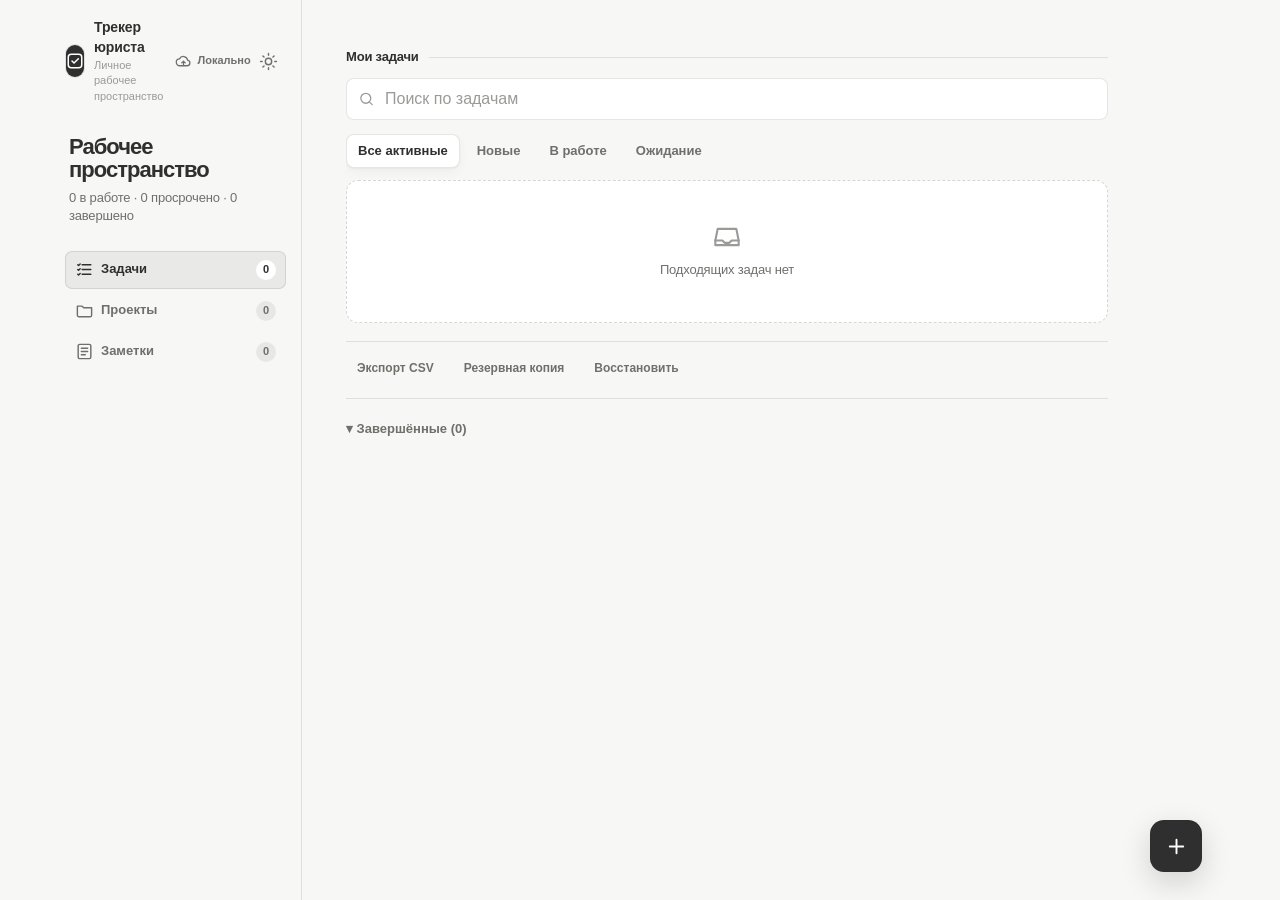
==== reset-cache.html @ 8253e37f "Redesign tracker logo for legal work" ====
<!doctype html>
<html lang="ru">
<head>
  <meta charset="utf-8">
  <meta name="viewport" content="width=device-width, initial-scale=1">
  <meta name="theme-color" content="#f7f7f5">
  <title>Обновление приложения</title>
  <style>
    :root{color-scheme:light dark;--bg:#f7f7f5;--text:#2f2f2f;--muted:#6f6f6b;--card:#fff;--line:rgba(55,53,47,.14)}
    @media(prefers-color-scheme:dark){:root{--bg:#191919;--text:#e6e6e5;--muted:#a9a9a5;--card:#202020;--line:rgba(255,255,255,.12)}}
    html,body{height:100%;margin:0;background:var(--bg);color:var(--text);font-family:Inter,-apple-system,BlinkMacSystemFont,"Segoe UI",Roboto,Arial,sans-serif}
    body{display:grid;place-items:center;padding:24px;text-align:center}
    .box{max-width:360px;padding:28px;border:1px solid var(--line);border-radius:14px;background:var(--card);box-shadow:0 12px 32px rgba(15,15,15,.08)}
    img{width:54px;height:54px;border-radius:13px;margin-bottom:18px}
    h1{margin:0 0 10px;font-size:24px;line-height:1.1}
    p{margin:0;color:var(--muted);font-size:15px;line-height:1.45}
    a{color:var(--text);font-weight:700}
  </style>
</head>
<body>
  <div class="box">
    <img src="app-icon.svg?v=20260820-legal-tech-logo" alt="">
    <h1>Обновляю приложение</h1>
    <p>Сейчас сброшу старый кэш и открою актуальную версию трекера.</p>
    <p style="margin-top:16px"><a id="manual" href="./?v=20260820-spatial-drag-security">Открыть вручную</a></p>
  </div>
  <script>
    (async()=>{
      try{
        if('serviceWorker' in navigator){
          const regs=await navigator.serviceWorker.getRegistrations();
          await Promise.all(regs.map(r=>r.unregister()));
        }
        if('caches' in window){
          const keys=await caches.keys();
          await Promise.all(keys.map(k=>caches.delete(k)));
        }
      }catch(e){}
      location.replace('./?v=20260820-spatial-drag-security-'+Date.now());
    })();
  </script>
</body>
</html>
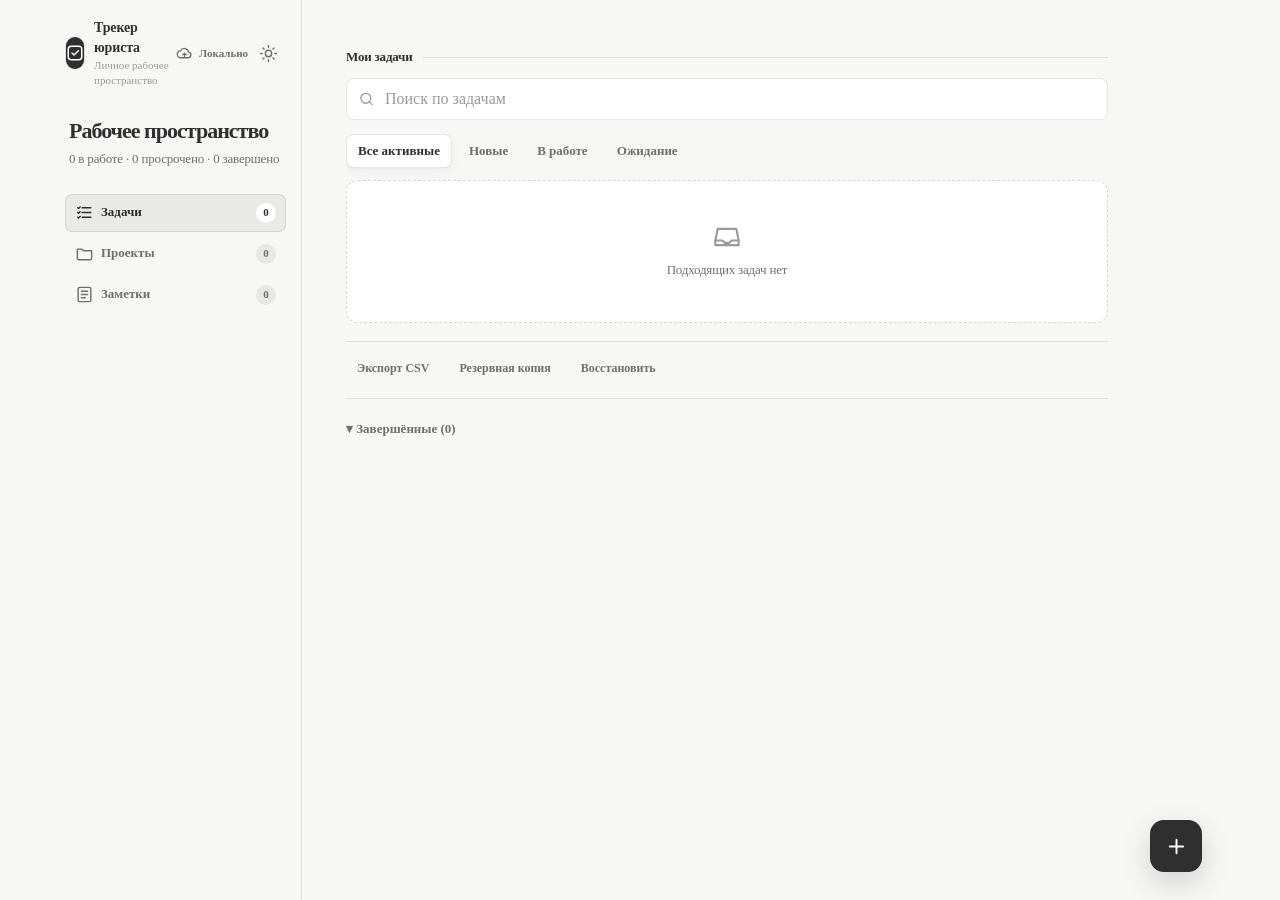
==== commit 3983e2ce: "Use Iowan throughout the tracker" ====
--- a/reset-cache.html
+++ b/reset-cache.html
@@ -8,7 +8,7 @@
   <style>
     :root{color-scheme:light dark;--bg:#f7f7f5;--text:#2f2f2f;--muted:#6f6f6b;--card:#fff;--line:rgba(55,53,47,.14)}
     @media(prefers-color-scheme:dark){:root{--bg:#191919;--text:#e6e6e5;--muted:#a9a9a5;--card:#202020;--line:rgba(255,255,255,.12)}}
-    html,body{height:100%;margin:0;background:var(--bg);color:var(--text);font-family:Inter,-apple-system,BlinkMacSystemFont,"Segoe UI",Roboto,Arial,sans-serif}
+    html,body{height:100%;margin:0;background:var(--bg);color:var(--text);font-family:"Iowan Old Style",Iowan,"Palatino Linotype",Palatino,serif}
     body{display:grid;place-items:center;padding:24px;text-align:center}
     .box{max-width:360px;padding:28px;border:1px solid var(--line);border-radius:14px;background:var(--card);box-shadow:0 12px 32px rgba(15,15,15,.08)}
     img{width:54px;height:54px;border-radius:13px;margin-bottom:18px}
@@ -19,10 +19,10 @@
 </head>
 <body>
   <div class="box">
-    <img src="app-icon.svg?v=20260820-legal-tech-logo" alt="">
+    <img src="tracker-logo-180.png" alt="">
     <h1>Обновляю приложение</h1>
     <p>Сейчас сброшу старый кэш и открою актуальную версию трекера.</p>
-    <p style="margin-top:16px"><a id="manual" href="./?v=20260820-spatial-drag-security">Открыть вручную</a></p>
+    <p style="margin-top:16px"><a id="manual" href="./?v=20260827-iowan">Открыть вручную</a></p>
   </div>
   <script>
     (async()=>{
@@ -36,7 +36,7 @@
           await Promise.all(keys.map(k=>caches.delete(k)));
         }
       }catch(e){}
-      location.replace('./?v=20260820-spatial-drag-security-'+Date.now());
+      location.replace('./?v=20260827-iowan-'+Date.now());
     })();
   </script>
 </body>
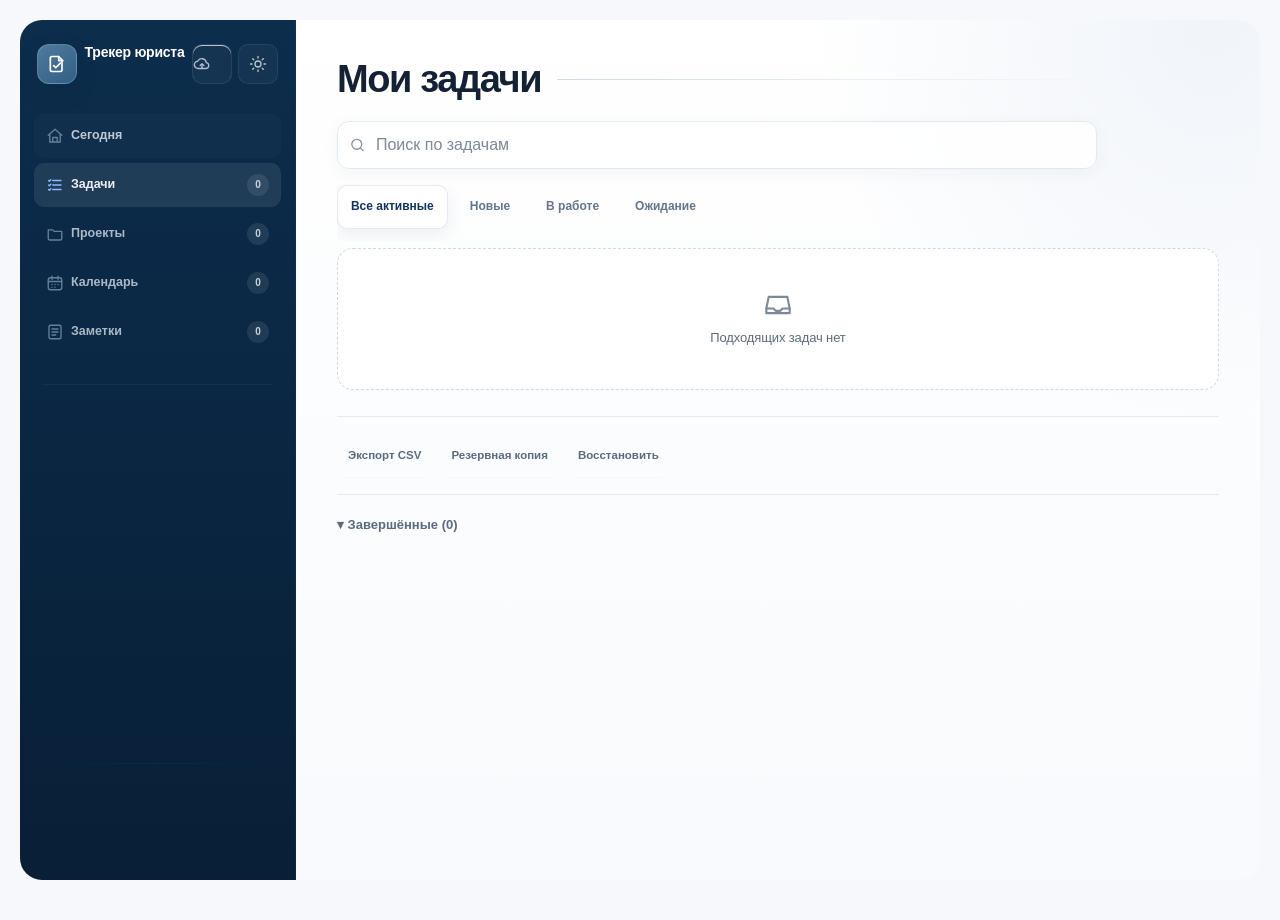
==== commit 585a5117: "Исправить мобильный интерфейс: reset-cache.html" ====
--- a/reset-cache.html
+++ b/reset-cache.html
@@ -19,10 +19,10 @@
 </head>
 <body>
   <div class="box">
-    <img src="tracker-logo-180.png" alt="">
+    <img src="tracker-icon-graphite-180.png" alt="">
     <h1>Обновляю приложение</h1>
     <p>Сейчас сброшу старый кэш и открою актуальную версию трекера.</p>
-    <p style="margin-top:16px"><a id="manual" href="./?v=20260827-iowan">Открыть вручную</a></p>
+    <p style="margin-top:16px"><a id="manual" href="./?v=20260901-graphite-icon">Открыть вручную</a></p>
   </div>
   <script>
     (async()=>{
@@ -36,7 +36,7 @@
           await Promise.all(keys.map(k=>caches.delete(k)));
         }
       }catch(e){}
-      location.replace('./?v=20260827-iowan-'+Date.now());
+      location.replace('./?v=20260901-graphite-icon-'+Date.now());
     })();
   </script>
 </body>
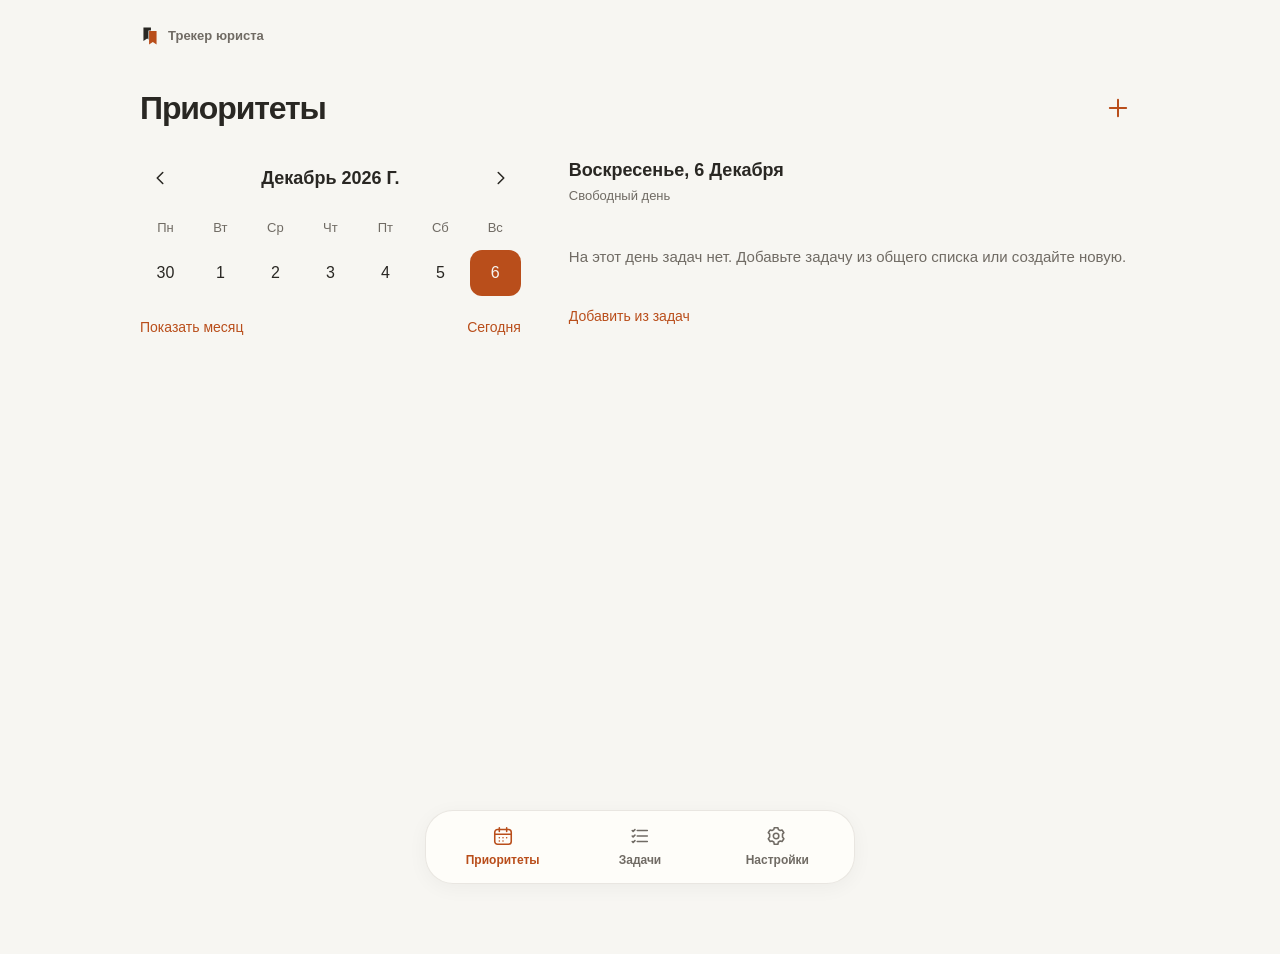
==== commit 2a52cd94: "Apply approved double-bookmark identity to app and PWA icons" ====
--- a/reset-cache.html
+++ b/reset-cache.html
@@ -19,10 +19,10 @@
 </head>
 <body>
   <div class="box">
-    <img src="tracker-icon-graphite-180.png" alt="">
+    <img src="tracker-bookmark-180.png" alt="">
     <h1>Обновляю приложение</h1>
     <p>Сейчас сброшу старый кэш и открою актуальную версию трекера.</p>
-    <p style="margin-top:16px"><a id="manual" href="./?v=20260901-graphite-icon">Открыть вручную</a></p>
+    <p style="margin-top:16px"><a id="manual" href="./?v=20261107-bookmark">Открыть вручную</a></p>
   </div>
   <script>
     (async()=>{
@@ -36,7 +36,7 @@
           await Promise.all(keys.map(k=>caches.delete(k)));
         }
       }catch(e){}
-      location.replace('./?v=20260901-graphite-icon-'+Date.now());
+      location.replace('./?v=20261107-bookmark-'+Date.now());
     })();
   </script>
 </body>
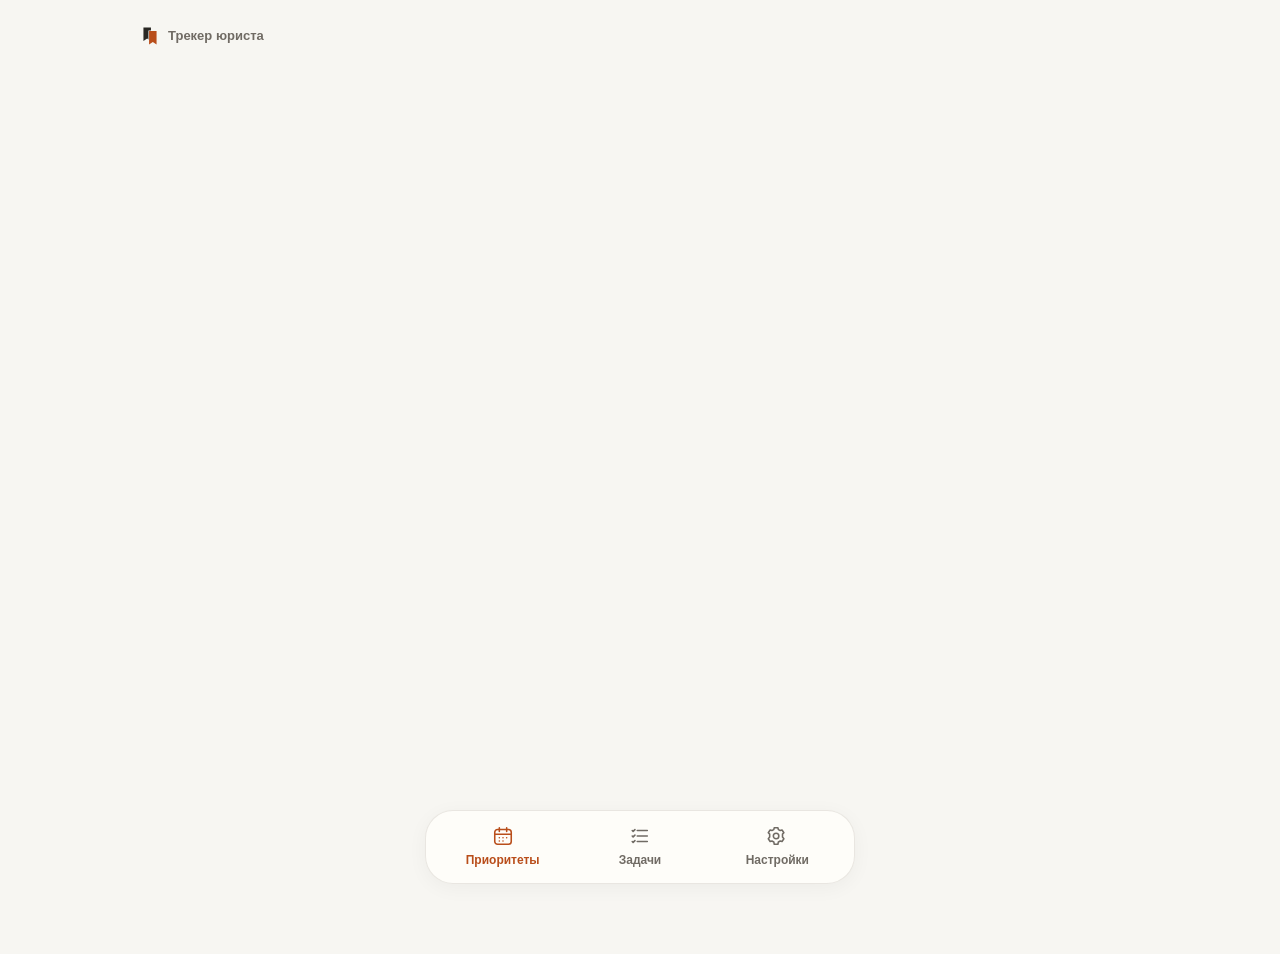
==== commit dc85784e: "Add integrity-checked offline app shell and online-only cloud transport" ====
--- a/reset-cache.html
+++ b/reset-cache.html
@@ -29,11 +29,13 @@
       try{
         if('serviceWorker' in navigator){
           const regs=await navigator.serviceWorker.getRegistrations();
-          await Promise.all(regs.map(r=>r.unregister()));
+          const scope=new URL('./',location.href).href;
+          await Promise.all(regs.filter(r=>r.scope===scope).map(r=>r.unregister()));
         }
         if('caches' in window){
           const keys=await caches.keys();
-          await Promise.all(keys.map(k=>caches.delete(k)));
+          const prefix='lawyer-shell:'+new URL('./',location.href).pathname+':';
+          await Promise.all(keys.filter(k=>k.startsWith(prefix)).map(k=>caches.delete(k)));
         }
       }catch(e){}
       location.replace('./?v=20261107-bookmark-'+Date.now());
